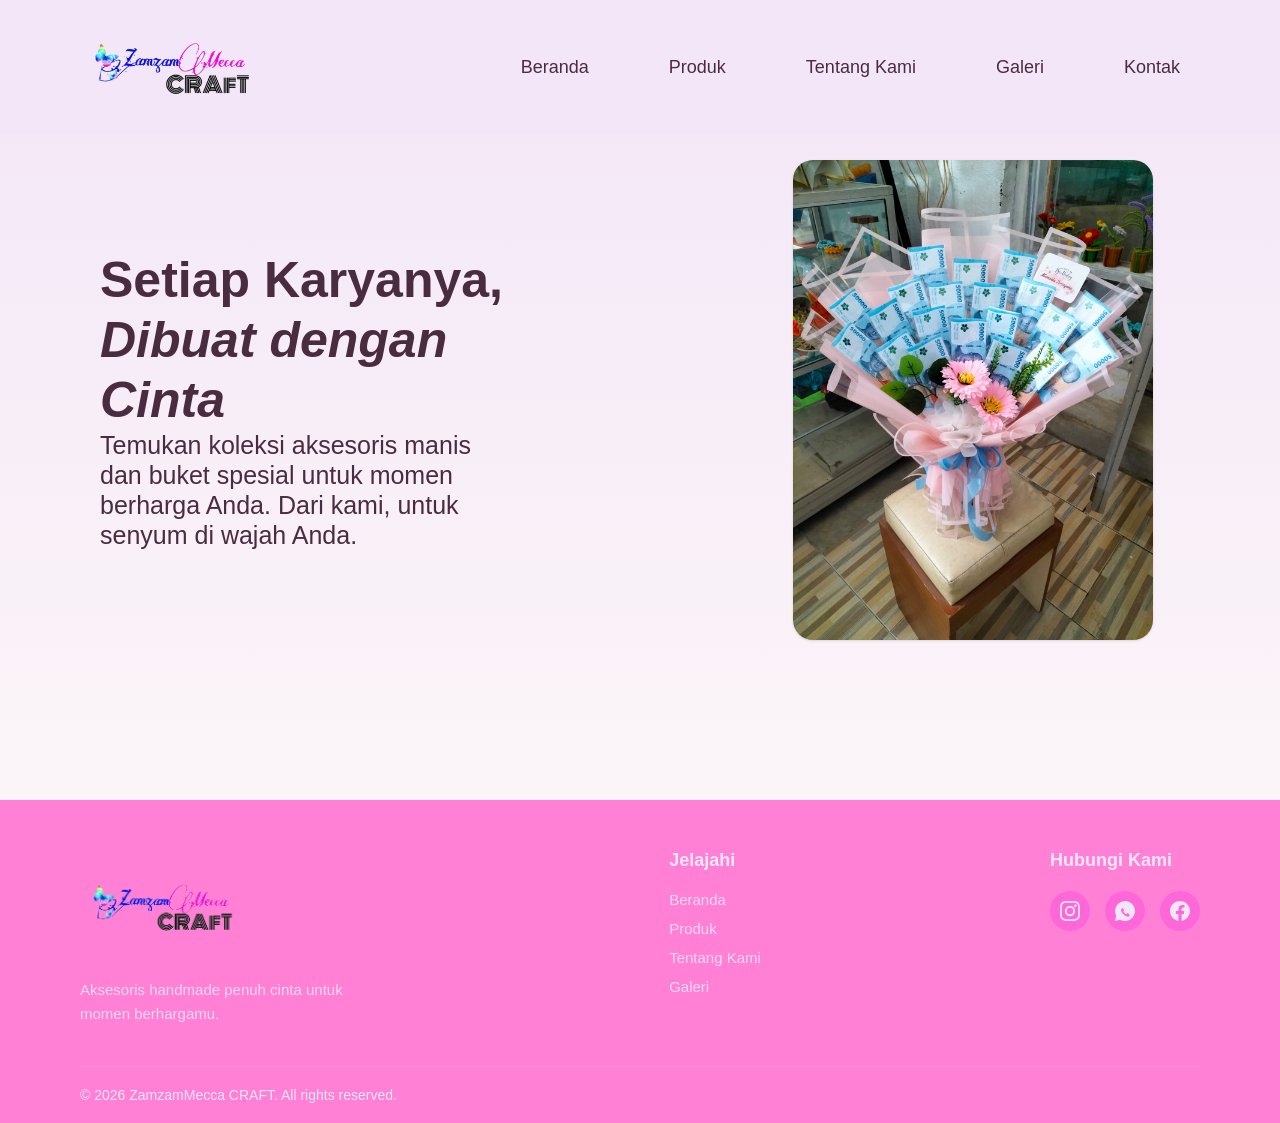
==== index.html @ 980cdd18 "update" ====
<!DOCTYPE html>
<html lang="en">

<head>
    <meta charset="UTF-8">
    <meta name="viewport" content="width=device-width, initial-scale=1.0">
    <link rel="stylesheet" href="css/global.css">
    <link rel="stylesheet" href="css/style.css">
    <title>ZamzamMecca CRAFT</title>
</head>
<body>
    <nav id="nav-container"></nav> <!-- untuk navbar -->
    <header>
        <div class="header-text">
            <h1>Setiap Karyanya,</h1>
            <h1 style="font-style: italic;">Dibuat dengan Cinta</h1>
            <p>
                Temukan koleksi aksesoris manis dan buket spesial untuk momen
                berharga Anda. Dari kami, untuk senyum di wajah Anda.
            </p>
        </div>
        <div class="header-img">
            <img src="public/img/buket1.jpeg" alt="foto">
        </div>
    </header>
    <main>
        <section class="keunggulan">
        
        </section>

        <section class="produk-terlaris">
            
        </section>
    </main>
    <footer id="footer-container"></footer> <!-- untuk footer -->

    <script src="js/main.js"></script>
</body>

</html>
---- css/global.css ----
* {
    margin: 0;
    padding: 0;
    box-sizing: border-box;
    font-family: 'Segoe UI', Tahoma, Geneva, Verdana, sans-serif;
}

body {
    background: linear-gradient(to bottom, #f3e6f8, #fffbf8);
    /* background-color: rgb(255, 240, 249); */
    min-height: 100vh;
    overflow-y: scroll;
}

#nav-container {
    position: fixed;
    width: 100%;
    z-index: 50;
}
---- css/style.css ----
/* index.html */

header {
    display: grid;
    grid-template-columns: repeat(2, minmax(0, 1fr));
    align-items: center; 
    min-height: calc(100vh - 100px); 
    gap: 50px;
}

/* Teks di kiri */
.header-text {
    display: flex;
    flex-direction: column; 
    font-size: 25px;
    font-family: 'Nunito', monospace, sans-serif;
    padding: 100px;
    line-height: 1.2;
    color: #4a2c40;
}

.header-img {
    flex: 1;
    display: flex;
    justify-content: center;
    height: 30rem;
}

/* Styling gambarnya biar nggak kaku */
.header-img img {
    border-radius: 20px; /* Bikin ujungnya tumpul */
    box-shadow: 0 1px 3px 0 rgb(0 0 0 / 0.1), 0 1px 2px -1px rgb(0 0 0 / 0.1);
}
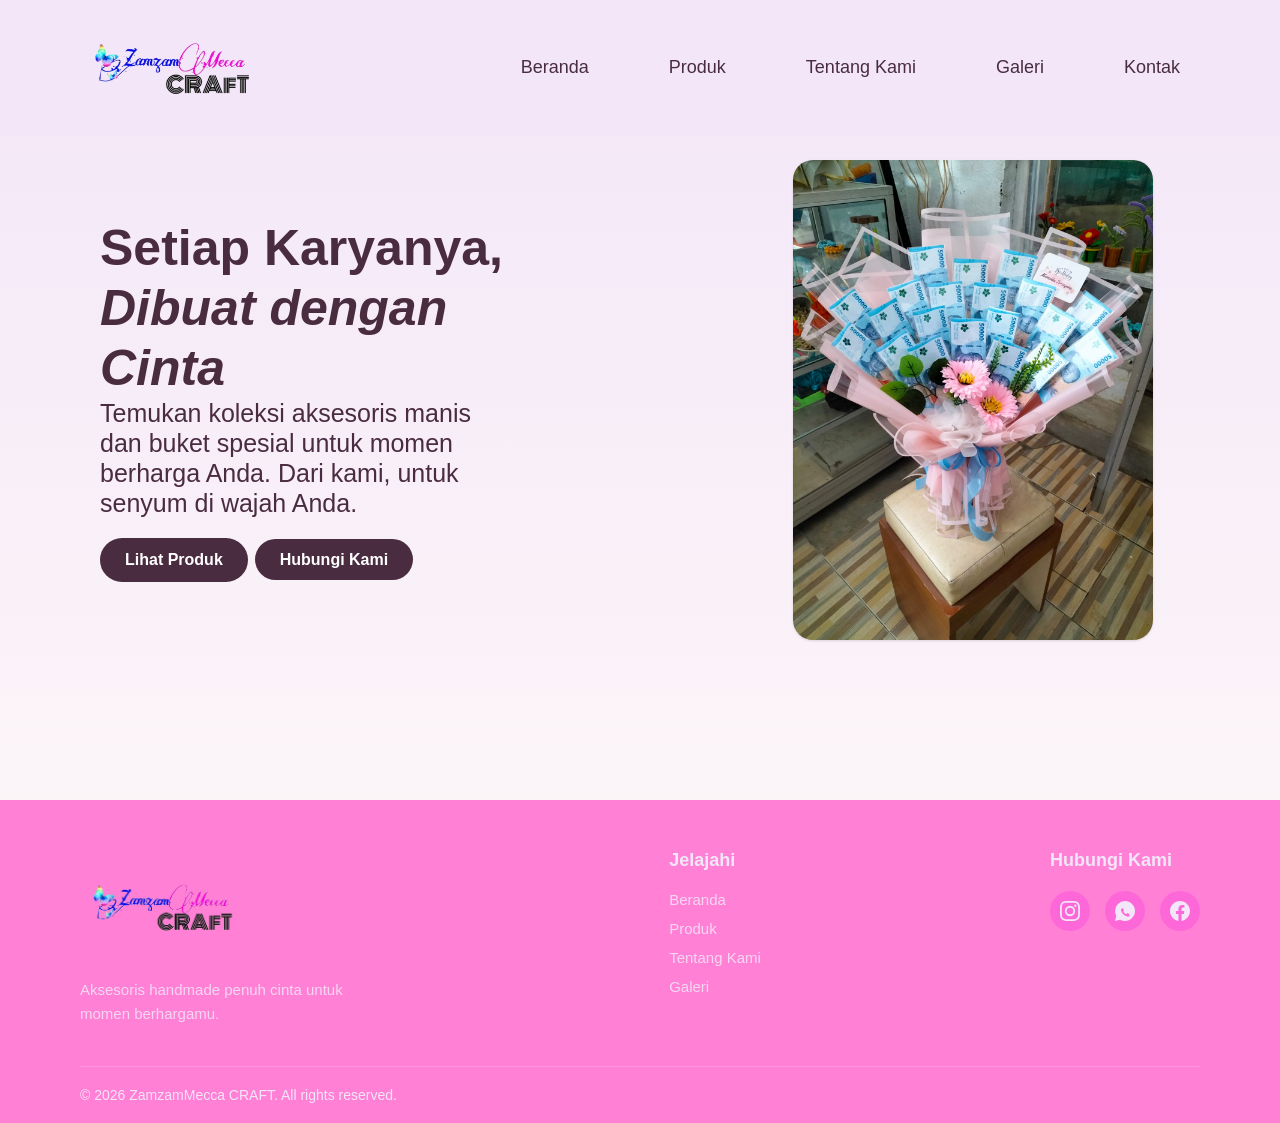
==== commit 2607c945: "nambah tombol lihat produk" ====
--- a/index.html
+++ b/index.html
@@ -18,6 +18,10 @@
                 Temukan koleksi aksesoris manis dan buket spesial untuk momen
                 berharga Anda. Dari kami, untuk senyum di wajah Anda.
             </p>
+            <div>
+            <a href="produk.html" class="header-produk">Lihat Produk</a>
+            <a href="#" class="header-whatsapp">Hubungi Kami</a>
+            </div>
         </div>
         <div class="header-img">
             <img src="public/img/buket1.jpeg" alt="foto">
--- a/css/style.css
+++ b/css/style.css
@@ -26,6 +26,34 @@
     height: 30rem;
 }
 
+.header-produk {
+    display: inline-block;
+    margin-top: 20px;
+    padding: 12px 25px;
+    background-color: #4a2c40;
+    color: white;
+    text-decoration: none;
+    border-radius: 25px;
+    font-size: 16px;
+    font-weight: bold;
+    transition: 0.3s;
+    width: fit-content;
+}
+
+.header-whatsapp {
+    display: inline-block, flex;
+    margin-top: 20px;
+    padding: 12px 25px;
+    background-color: #4a2c40;
+    color: white;
+    text-decoration: none;
+    border-radius: 25px;
+    font-size: 16px;
+    font-weight: bold;
+    transition: 0.3s;
+    width: fit-content;
+}
+
 /* Styling gambarnya biar nggak kaku */
 .header-img img {
     border-radius: 20px; /* Bikin ujungnya tumpul */
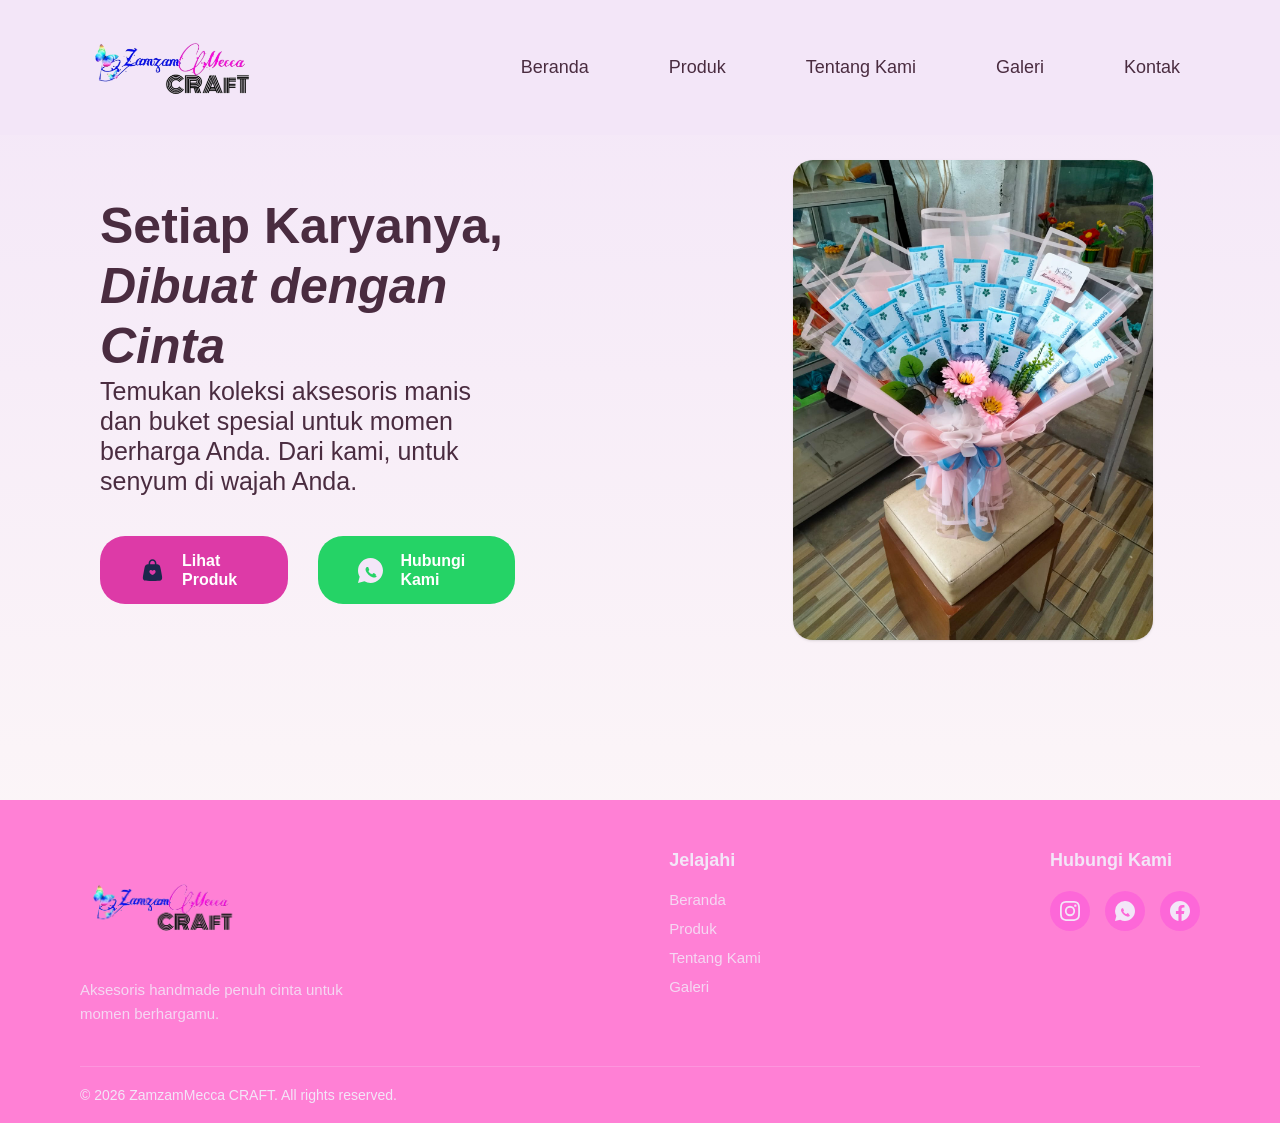
==== commit da0acb87: "percantik lihat produk" ====
--- a/index.html
+++ b/index.html
@@ -8,6 +8,7 @@
     <link rel="stylesheet" href="css/style.css">
     <title>ZamzamMecca CRAFT</title>
 </head>
+
 <body>
     <nav id="nav-container"></nav> <!-- untuk navbar -->
     <header>
@@ -18,9 +19,15 @@
                 Temukan koleksi aksesoris manis dan buket spesial untuk momen
                 berharga Anda. Dari kami, untuk senyum di wajah Anda.
             </p>
-            <div>
-            <a href="produk.html" class="header-produk">Lihat Produk</a>
-            <a href="#" class="header-whatsapp">Hubungi Kami</a>
+            <div class="header-hubungi">
+                <a href="produk.html" class="header-produk">
+                    <img src="public/icons/bag.svg" alt="Produk">
+                    Lihat Produk
+                </a>
+                <a href="#" class="header-whatsapp">
+                    <img src="public/icons/wa.svg" alt="WhatsApp">
+                    <span>Hubungi Kami</span>
+                </a>
             </div>
         </div>
         <div class="header-img">
@@ -29,11 +36,11 @@
     </header>
     <main>
         <section class="keunggulan">
-        
+
         </section>
 
         <section class="produk-terlaris">
-            
+
         </section>
     </main>
     <footer id="footer-container"></footer> <!-- untuk footer -->
--- a/css/style.css
+++ b/css/style.css
@@ -26,11 +26,20 @@
     height: 30rem;
 }
 
+.header-hubungi {
+    display: flex;
+    gap: 30px;
+    padding-top: 20px;
+}
+
 .header-produk {
-    display: inline-block;
+    display: flex;
+    justify-content: center;
+    align-items: center;
+    gap : 1rem;
     margin-top: 20px;
-    padding: 12px 25px;
-    background-color: #4a2c40;
+    padding: 15px 40px;
+    background-color: #dd3aa7;
     color: white;
     text-decoration: none;
     border-radius: 25px;
@@ -40,11 +49,20 @@
     width: fit-content;
 }
 
+.header-produk img {
+    width: 25px;
+    height: 25px;
+    margin-right: 1px;
+}
+
 .header-whatsapp {
-    display: inline-block, flex;
+    display: flex;
+    justify-content: center;
+    align-items: center;
+    gap: 1rem;
     margin-top: 20px;
-    padding: 12px 25px;
-    background-color: #4a2c40;
+    padding: 15px 40px;
+    background-color: #25D366 ;
     color: white;
     text-decoration: none;
     border-radius: 25px;
@@ -54,6 +72,12 @@
     width: fit-content;
 }
 
+.header-whatsapp img {
+    width: 25px;
+    height: 25px;
+    margin-right: 1px;
+}
+
 /* Styling gambarnya biar nggak kaku */
 .header-img img {
     border-radius: 20px; /* Bikin ujungnya tumpul */
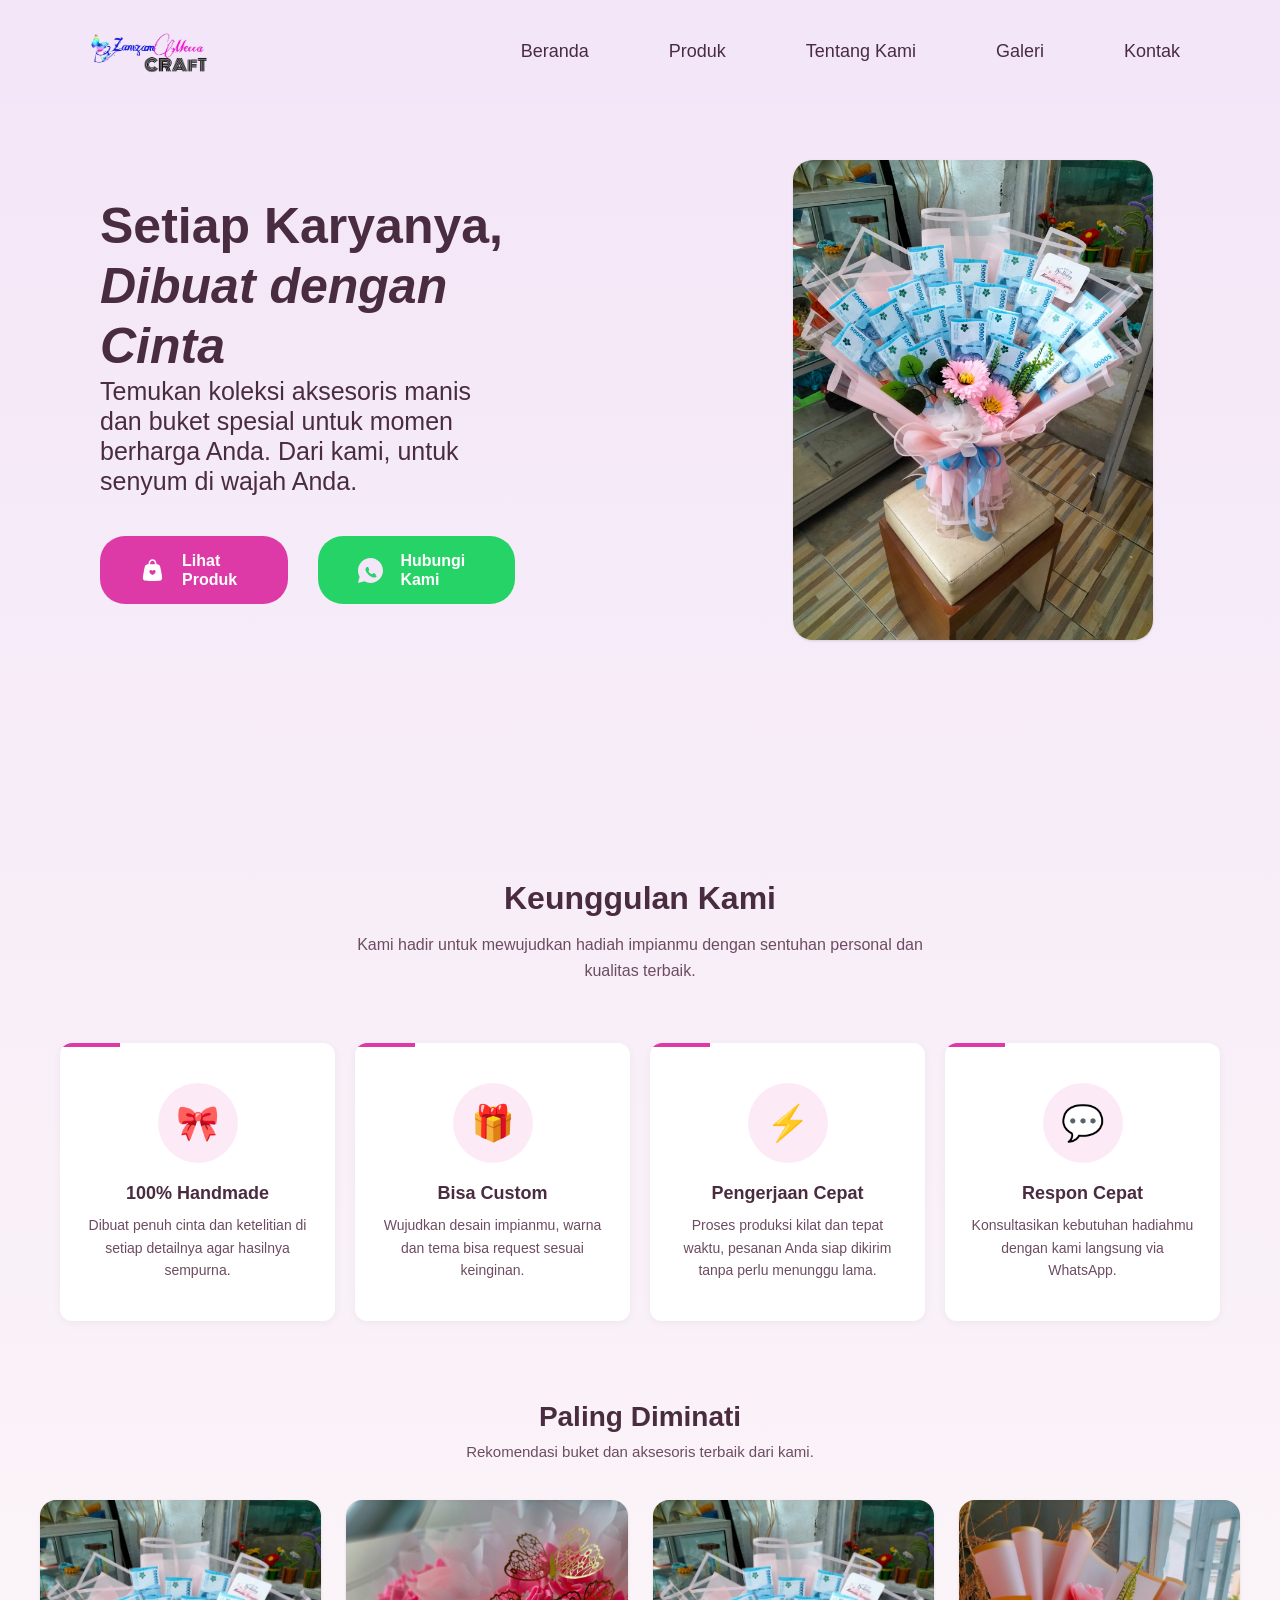
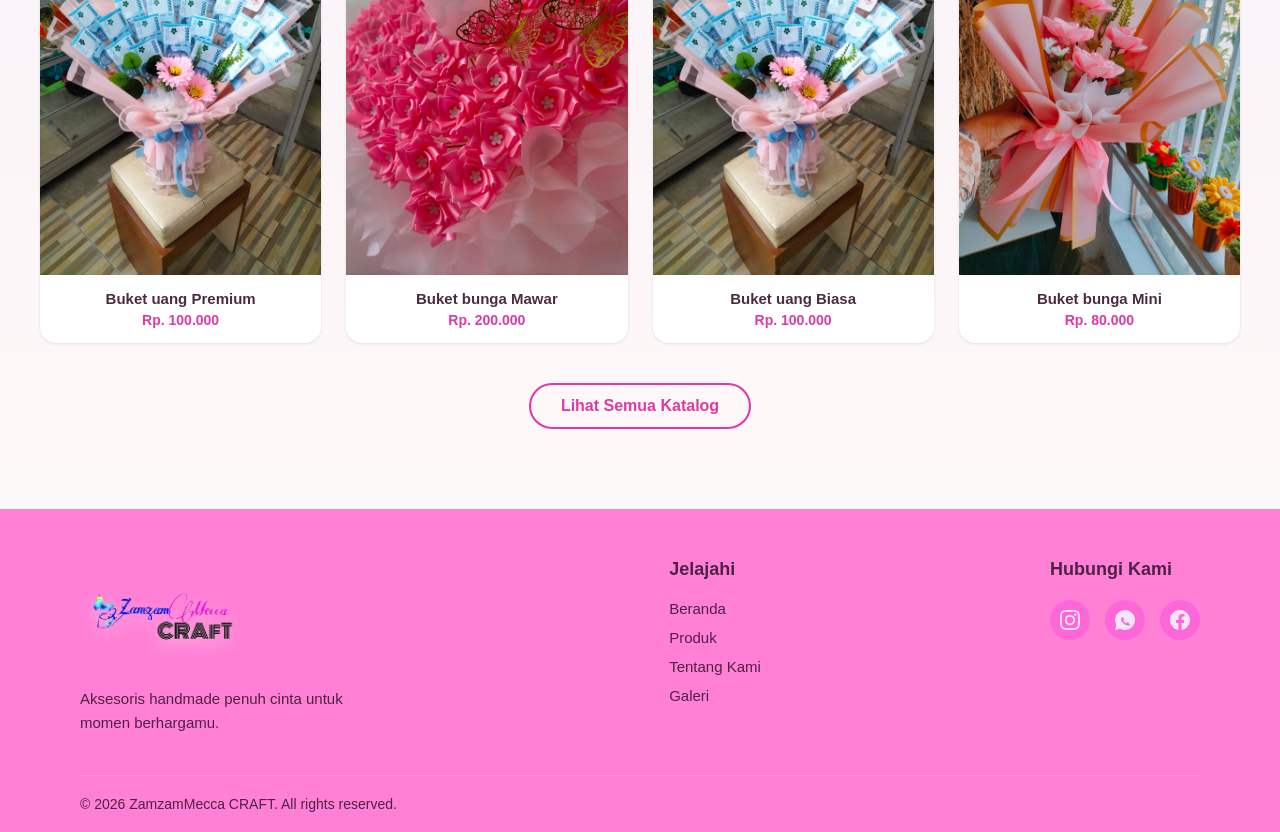
==== commit a55e2358: "update section on main page, add js for display products, ux on product page, and change text color " ====
--- a/index.html
+++ b/index.html
@@ -10,7 +10,8 @@
 </head>
 
 <body>
-    <nav id="nav-container"></nav> <!-- untuk navbar -->
+    <nav id="nav-container"></nav>
+
     <header>
         <div class="header-text">
             <h1>Setiap Karyanya,</h1>
@@ -34,18 +35,87 @@
             <img src="public/img/buket1.jpeg" alt="foto">
         </div>
     </header>
+
     <main>
-        <section class="keunggulan">
+        <!-- Section Keunggulan -->
+        <section class="keunggulan-section">
+            <div class="keunggulan-header">
+                <h2>Keunggulan Kami</h2>
+                <p>Kami hadir untuk mewujudkan hadiah impianmu dengan sentuhan personal dan kualitas terbaik.</p>
+            </div>
 
+            <div class="keunggulan-grid">
+                <div class="keunggulan-card">
+                    <div class="keunggulan-bar"></div>
+                    <div class="keunggulan-icon">🎀</div>
+                    <h3>100% Handmade</h3>
+                    <p>Dibuat penuh cinta dan ketelitian di setiap detailnya agar hasilnya sempurna.</p>
+                </div>
+
+                <div class="keunggulan-card">
+                    <div class="keunggulan-bar"></div>
+                    <div class="keunggulan-icon">🎁</div>
+                    <h3>Bisa Custom</h3>
+                    <p>Wujudkan desain impianmu, warna dan tema bisa request sesuai keinginan.</p>
+                </div>
+
+                <div class="keunggulan-card">
+                    <div class="keunggulan-bar"></div>
+                    <div class="keunggulan-icon">⚡</div>
+                    <h3>Pengerjaan Cepat</h3>
+                    <p>Proses produksi kilat dan tepat waktu, pesanan Anda siap dikirim tanpa perlu menunggu lama.</p>
+                </div>
+
+
+                <div class="keunggulan-card">
+                    <div class="keunggulan-bar"></div>
+                    <div class="keunggulan-icon">💬</div>
+                    <h3>Respon Cepat</h3>
+                    <p>Konsultasikan kebutuhan hadiahmu dengan kami langsung via WhatsApp.</p>
+                </div>
+            </div>
         </section>
 
+        <!-- 2. Section Produk Terlaris -->
         <section class="produk-terlaris">
+            <h2>Paling Diminati</h2>
+            <p>Rekomendasi buket dan aksesoris terbaik dari kami.</p>
 
+            <div id="container-terlaris" class="grid-terlaris">
+                <!-- menampilkan produk -->
+            </div>
+
+            <a href="produk.html" class="btn-lihat-semua">Lihat Semua Katalog</a>
         </section>
     </main>
-    <footer id="footer-container"></footer> <!-- untuk footer -->
 
+    <footer id="footer-container"></footer>
+
+    <script src="js/data.js"></script>
     <script src="js/main.js"></script>
+
+    <script>
+        // memanggil Produk Terlaris di Beranda
+        const tampilTerlaris = document.getElementById('container-terlaris');
+
+        if (typeof dataProdukPrioritas !== 'undefined' && dataProdukPrioritas.length > 0) {
+            dataProdukPrioritas.forEach(produk => {
+                tampilTerlaris.innerHTML += `
+                    <div class="card-terlaris">
+                        <div class="card-img">
+                            <img src="${produk.foto}" alt="${produk.nama}">
+                        </div>
+                        <div class="card-info">
+                            <h3>${produk.nama}</h3>
+                            <p>${produk.harga}</p>
+                        </div>
+                    </div>
+                `;
+            });
+        } else {
+            tampilTerlaris.innerHTML = `<p style="text-align:center; color:#888;">Produk terlaris segera hadir!</p>`;
+        }
+    </script>
 </body>
 
 </html>
--- a/css/style.css
+++ b/css/style.css
@@ -1,17 +1,17 @@
-/* index.html */
-
+/* index.html > style.css */
+/* header style */
 header {
     display: grid;
     grid-template-columns: repeat(2, minmax(0, 1fr));
-    align-items: center; 
-    min-height: calc(100vh - 100px); 
+    align-items: center;
+    min-height: calc(100vh - 100px);
     gap: 50px;
 }
 
 /* Teks di kiri */
 .header-text {
     display: flex;
-    flex-direction: column; 
+    flex-direction: column;
     font-size: 25px;
     font-family: 'Nunito', monospace, sans-serif;
     padding: 100px;
@@ -36,7 +36,7 @@
     display: flex;
     justify-content: center;
     align-items: center;
-    gap : 1rem;
+    gap: 1rem;
     margin-top: 20px;
     padding: 15px 40px;
     background-color: #dd3aa7;
@@ -53,6 +53,8 @@
     width: 25px;
     height: 25px;
     margin-right: 1px;
+    filter: invert(100%) sepia(100%) grayscale(100%) brightness(200%);
+    color: white;
 }
 
 .header-whatsapp {
@@ -62,7 +64,7 @@
     gap: 1rem;
     margin-top: 20px;
     padding: 15px 40px;
-    background-color: #25D366 ;
+    background-color: #25D366;
     color: white;
     text-decoration: none;
     border-radius: 25px;
@@ -78,8 +80,276 @@
     margin-right: 1px;
 }
 
-/* Styling gambarnya biar nggak kaku */
 .header-img img {
-    border-radius: 20px; /* Bikin ujungnya tumpul */
+    border-radius: 20px;
     box-shadow: 0 1px 3px 0 rgb(0 0 0 / 0.1), 0 1px 2px -1px rgb(0 0 0 / 0.1);
+}
+
+/* Main content stye */
+main {
+    padding: 0 20px;
+}
+
+/* 1. Keunggulan */
+.keunggulan-section {
+    padding: 80px 20px;
+    max-width: 1200px;
+    margin: 0 auto;
+}
+
+.keunggulan-header {
+    text-align: center;
+    margin-bottom: 60px;
+}
+
+.keunggulan-header h2 {
+    font-size: 32px;
+    color: #4a2c40;
+    margin-bottom: 15px;
+}
+
+.keunggulan-header p {
+    font-size: 16px;
+    color: #6d4c62;
+    max-width: 600px;
+    margin: 0 auto;
+    line-height: 1.6;
+}
+
+.keunggulan-grid {
+    display: grid;
+    grid-template-columns: repeat(4, 1fr);
+    gap: 20px;
+}
+
+.keunggulan-card {
+    position: relative;
+    background-color: white;
+    padding: 40px 25px;
+    border-radius: 12px;
+    text-align: center;
+    overflow: hidden;
+    box-shadow: 0 2px 10px rgba(0,0,0,0.05);
+    transition: all 0.4s ease;
+}
+
+/* Garis atas yang memanjang saat hover */
+.keunggulan-bar {
+    position: absolute;
+    top: 0;
+    left: 0;
+    width: 60px; /* Panjang awal */
+    height: 4px;
+    background-color: #dd3aa7;
+    transition: all 0.4s ease;
+}
+
+.keunggulan-icon {
+    font-size: 35px;
+    margin-bottom: 20px;
+    background-color: rgba(221, 58, 167, 0.1); 
+    width: 80px;
+    height: 80px;
+    border-radius: 50%;
+    display: flex;
+    align-items: center;
+    justify-content: center;
+    margin-left: auto;
+    margin-right: auto;
+    transition: all 0.4s ease;
+}
+
+.keunggulan-card h3 {
+    font-size: 18px;
+    color: #4a2c40;
+    margin-bottom: 10px;
+    transition: color 0.4s ease;
+}
+
+.keunggulan-card p {
+    font-size: 14px;
+    color: #6d4c62;
+    line-height: 1.6;
+    transition: color 0.4s ease;
+}
+
+.keunggulan-card:hover {
+    background-color: #dd3aa7; 
+    transform: translateY(-8px);
+    box-shadow: 0 10px 25px rgba(221, 58, 167, 0.3);
+}
+
+.keunggulan-card:hover .keunggulan-bar {
+    width: 100%; /* Garis atas memanjang penuh */
+    background-color: white;
+}
+
+.keunggulan-card:hover .keunggulan-icon {
+    background-color: white;
+    transform: scale(1.1);
+}
+
+.keunggulan-card:hover h3 {
+    color: white;
+}
+
+.keunggulan-card:hover p {
+    color: rgba(255, 255, 255, 0.9); 
+}
+
+/* 2. Produk Terlaris */
+.produk-terlaris {
+    text-align: center;
+    max-width: 1200px;
+    margin: 0 auto 80px auto;
+}
+
+.produk-terlaris h2 {
+    font-size: 28px;
+    color: #4a2c40;
+    margin-bottom: 10px;
+}
+
+.produk-terlaris>p {
+    font-size: 15px;
+    color: #6d4c62;
+    margin-bottom: 40px;
+}
+
+.grid-terlaris {
+    display: grid;
+    grid-template-columns: repeat(4, 1fr);
+    gap: 25px;
+    margin-bottom: 40px;
+}
+
+.card-terlaris {
+    background-color: white;
+    border-radius: 16px;
+    text-align: center;
+    box-shadow: 0 1px 3px 0 rgb(0 0 0 / 0.1);
+    transition: transform 0.2s ease;
+}
+
+.card-terlaris:hover {
+    transform: translateY(-5px);
+}
+
+.card-terlaris .card-img {
+    aspect-ratio: 3/4;
+    overflow: hidden;
+    border-radius: 16px 16px 0 0;
+}
+
+.card-terlaris .card-img img {
+    width: 100%;
+    height: 100%;
+    object-fit: cover;
+}
+
+.card-terlaris .card-info {
+    padding: 15px 10px;
+}
+
+.card-terlaris .card-info h3 {
+    font-size: 15px;
+    color: #4a2c40;
+    margin-bottom: 5px;
+}
+
+.card-terlaris .card-info p {
+    font-size: 14px;
+    font-weight: bold;
+    color: #dd3aa7;
+}
+
+.btn-lihat-semua {
+    display: inline-block;
+    padding: 12px 30px;
+    border: 2px solid #dd3aa7;
+    color: #dd3aa7;
+    text-decoration: none;
+    border-radius: 25px;
+    font-weight: bold;
+    transition: 0.3s;
+}
+
+.btn-lihat-semua:hover {
+    background-color: #dd3aa7;
+    color: white;
+}
+
+/* Responsive Mobile */
+@media (max-width: 768px) {
+    header {
+        display: flex;
+        flex-direction: column;
+        text-align: center;
+        min-height: auto;
+        padding: 120px 20px 50px 20px;
+        gap: 30px;
+    }
+
+    .header-text {
+        padding: 0;
+        font-size: 20px;
+        order: 2;
+    }
+
+    .header-img {
+        order: 1;
+        height: auto;
+        max-width: 100%;
+    }
+
+    .header-img img {
+        width: 100%;
+        max-width: 300px;
+        height: auto;
+    }
+
+    .header-hubungi {
+        flex-direction: column;
+        gap: 15px;
+        align-items: center;
+    }
+
+    .header-produk,
+    .header-whatsapp {
+        width: 100%;
+        max-width: 250px;
+        justify-content: center;
+    }
+
+    .keunggulan-grid {
+        grid-template-columns: repeat(1, 1fr);
+        gap: 15px;
+    }
+
+    .keunggulan-section {
+        padding: 50px 15px;
+    }
+
+    .keunggulan-header h2 {
+        font-size: 24px;
+    }
+
+    .keunggulan-card {
+        padding: 30px 15px;
+    }
+
+    .keunggulan-icon {
+        width: 60px;
+        height: 60px;
+        font-size: 30px;
+    }
+
+    .produk-terlaris h2 {
+        font-size: 22px;
+    }
+
+    .grid-terlaris {
+        grid-template-columns: repeat(2, 1fr);
+        gap: 15px;
+    }
 }
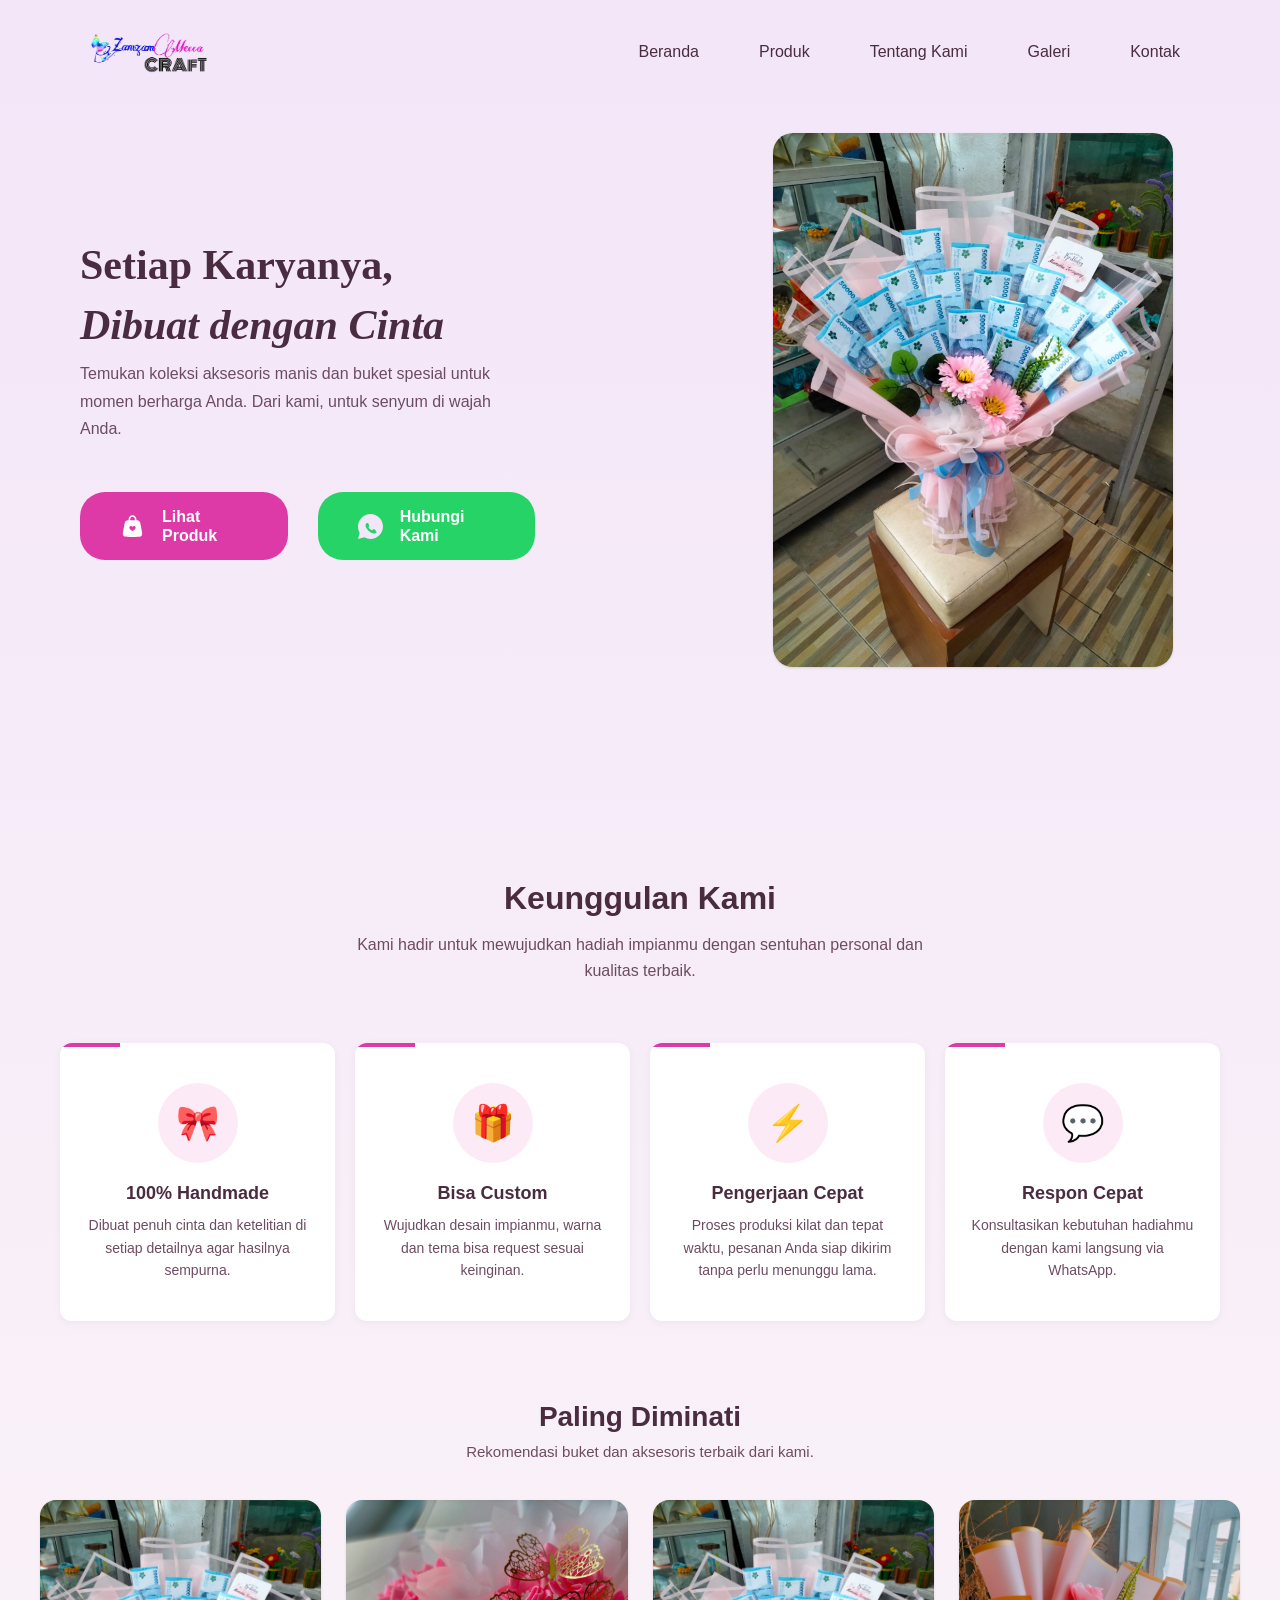
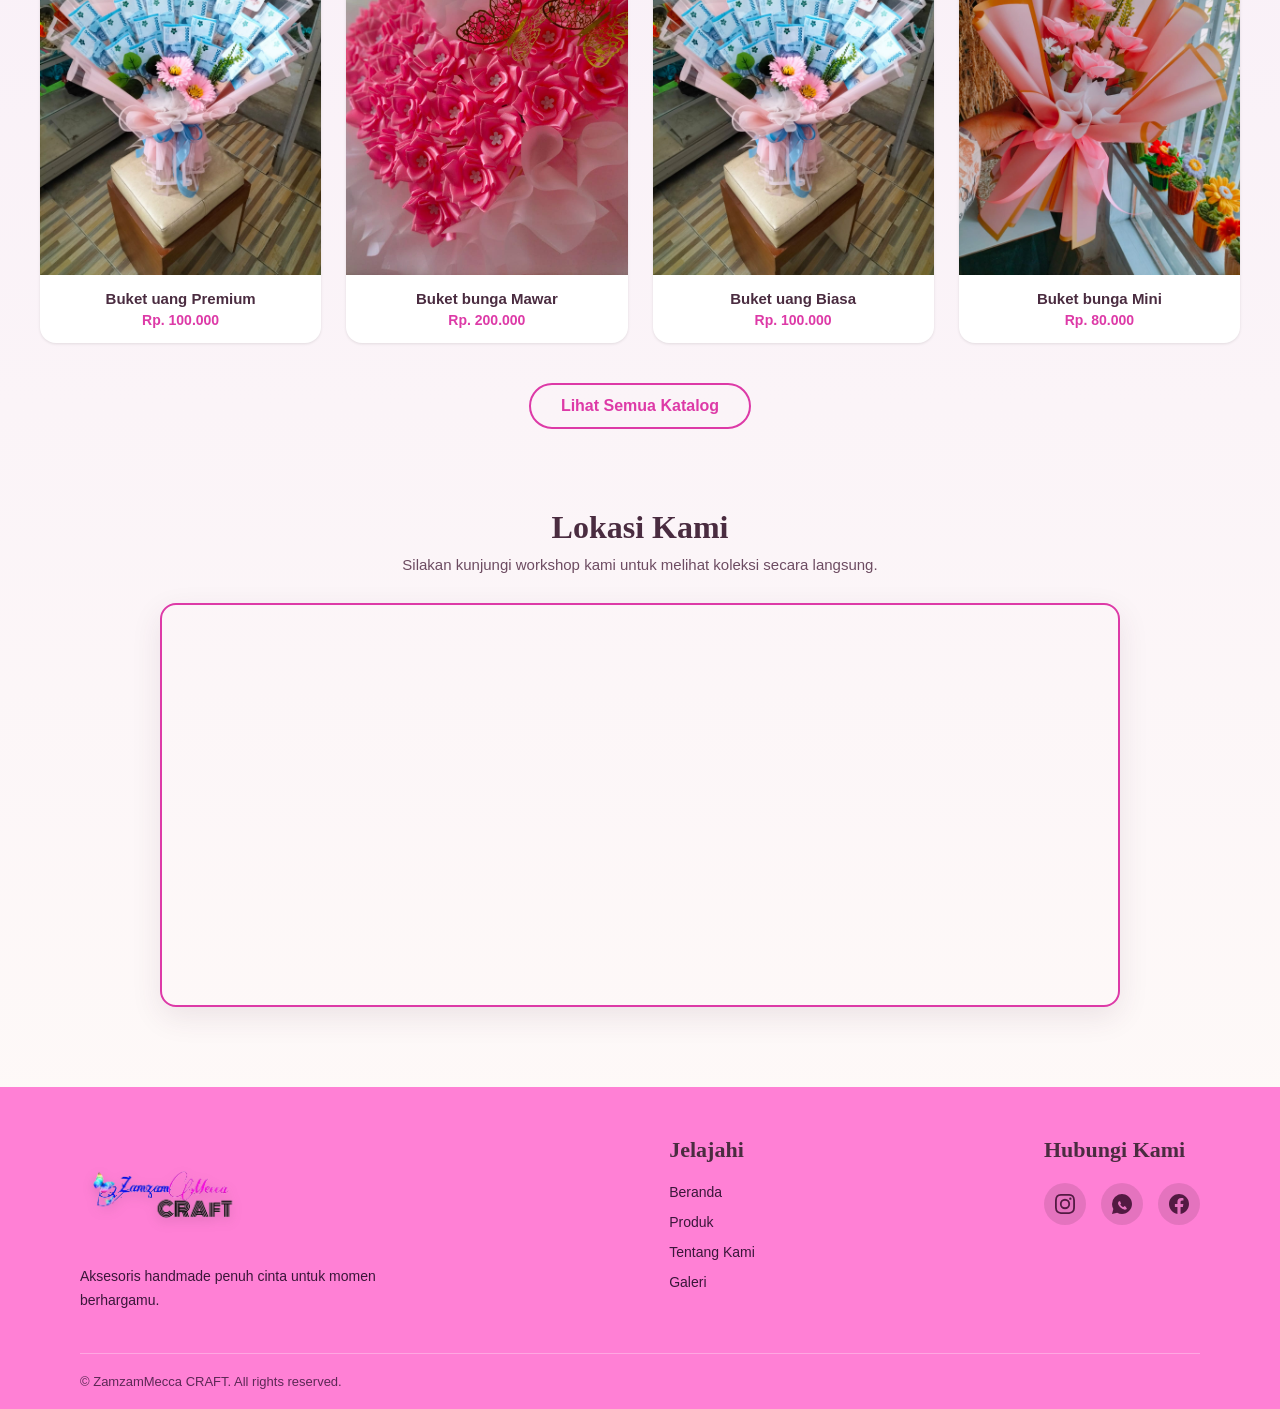
==== commit 292cce63: "new pages (tentang, galeri, and kontak) and minor css update" ====
--- a/index.html
+++ b/index.html
@@ -87,6 +87,21 @@
 
             <a href="produk.html" class="btn-lihat-semua">Lihat Semua Katalog</a>
         </section>
+
+        <!-- 3. Section Lokasi -->
+        <section class="lokasi-section">
+            <h2>Lokasi Kami</h2>
+            <p>Silakan kunjungi workshop kami untuk melihat koleksi secara langsung.</p>
+            <div class="map-container">
+                <iframe
+                    src="https://www.google.com/maps/embed?pb=!1m18!1m12!1m3!1d3981.4834559241795!2d98.66033171108732!3d3.7041278962542865!2m3!1f0!2f0!3f0!3m2!1i1024!2i768!4f13.1!3m3!1m2!1s0x3036cd544d1747a1%3A0x2d95a81ca0833c44!2sZamzamMecca%20CRAFT%20dan%20Buket!5e0!3m2!1sid!2sid!4v1778842413835!5m2!1sid!2sid"
+                    style="border:0; border-radius: 20px;" 
+                    allowfullscreen="" 
+                    loading="lazy"
+                    referrerpolicy="no-referrer-when-downgrade">
+                </iframe>
+            </div>
+        </section>
     </main>
 
     <footer id="footer-container"></footer>
--- a/css/style.css
+++ b/css/style.css
@@ -1,4 +1,5 @@
 /* index.html > style.css */
+/* header style */
 /* header style */
 header {
     display: grid;
@@ -12,18 +13,39 @@
 .header-text {
     display: flex;
     flex-direction: column;
-    font-size: 25px;
-    font-family: 'Nunito', monospace, sans-serif;
-    padding: 100px;
+    padding: 50px 80px; 
     line-height: 1.2;
     color: #4a2c40;
 }
 
+.header-text h1 {
+    font-family: 'Playfair Display', serif;
+    font-size: 42px;
+    font-weight: 700;
+    margin-bottom: 10px;
+}
+
+.header-text p {
+    font-family: 'Poppins', sans-serif;
+    font-size: 16px;
+    line-height: 1.7;
+    color: #6d4c62;
+    margin-bottom: 10px;
+}
+
 .header-img {
-    flex: 1;
     display: flex;
     justify-content: center;
+    align-items: center;
     height: 30rem;
+}
+
+.header-img img {
+    width: 100%;
+    max-width: 400px;
+    height: auto;
+    border-radius: 20px;
+    box-shadow: 0 1px 3px 0 rgb(0 0 0 / 0.1), 0 1px 2px -1px rgb(0 0 0 / 0.1);
 }
 
 .header-hubungi {
@@ -279,6 +301,41 @@
     color: white;
 }
 
+/* 3. Lokasi Maps */
+.lokasi-section {
+    text-align: center;
+    max-width: 1000px;
+    margin: 0 auto 80px auto;
+    padding: 0 20px;
+}
+
+.lokasi-section h2 {
+    font-family: 'Playfair Display', serif;
+    font-size: 32px;
+    color: #4a2c40;
+    margin-bottom: 10px;
+}
+
+.lokasi-section p {
+    font-family: 'Poppins', sans-serif;
+    font-size: 15px;
+    color: #6d4c62;
+    margin-bottom: 30px;
+}
+
+.map-container {
+    box-shadow: 0 10px 30px rgba(74, 44, 64, 0.1);
+    border: 2px solid #dd3aa7;
+    border-radius: 16px;
+    overflow: hidden;
+}
+
+.map-container iframe {
+    width: 100%;
+    height: 400px;    
+    display: block;   
+}
+
 /* Responsive Mobile */
 @media (max-width: 768px) {
     header {
@@ -287,7 +344,7 @@
         text-align: center;
         min-height: auto;
         padding: 120px 20px 50px 20px;
-        gap: 30px;
+        gap: 70px;
     }
 
     .header-text {
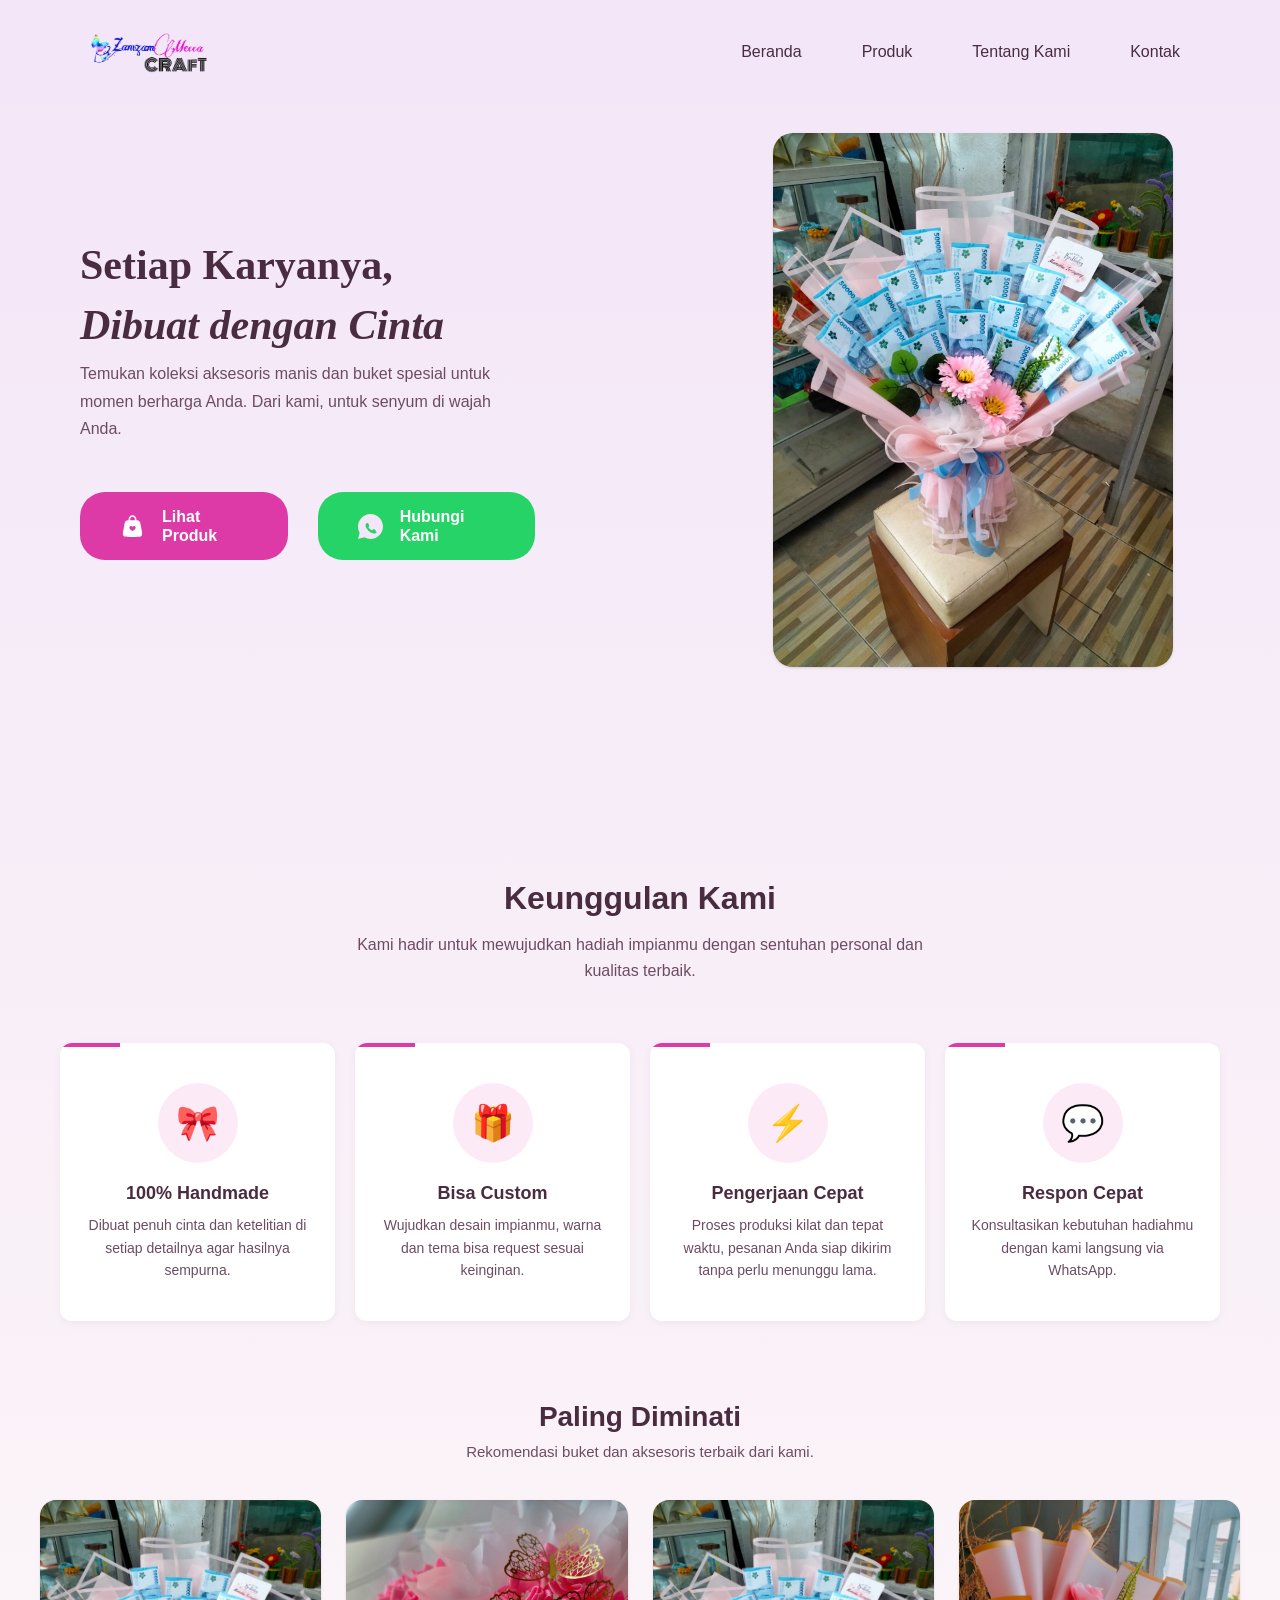
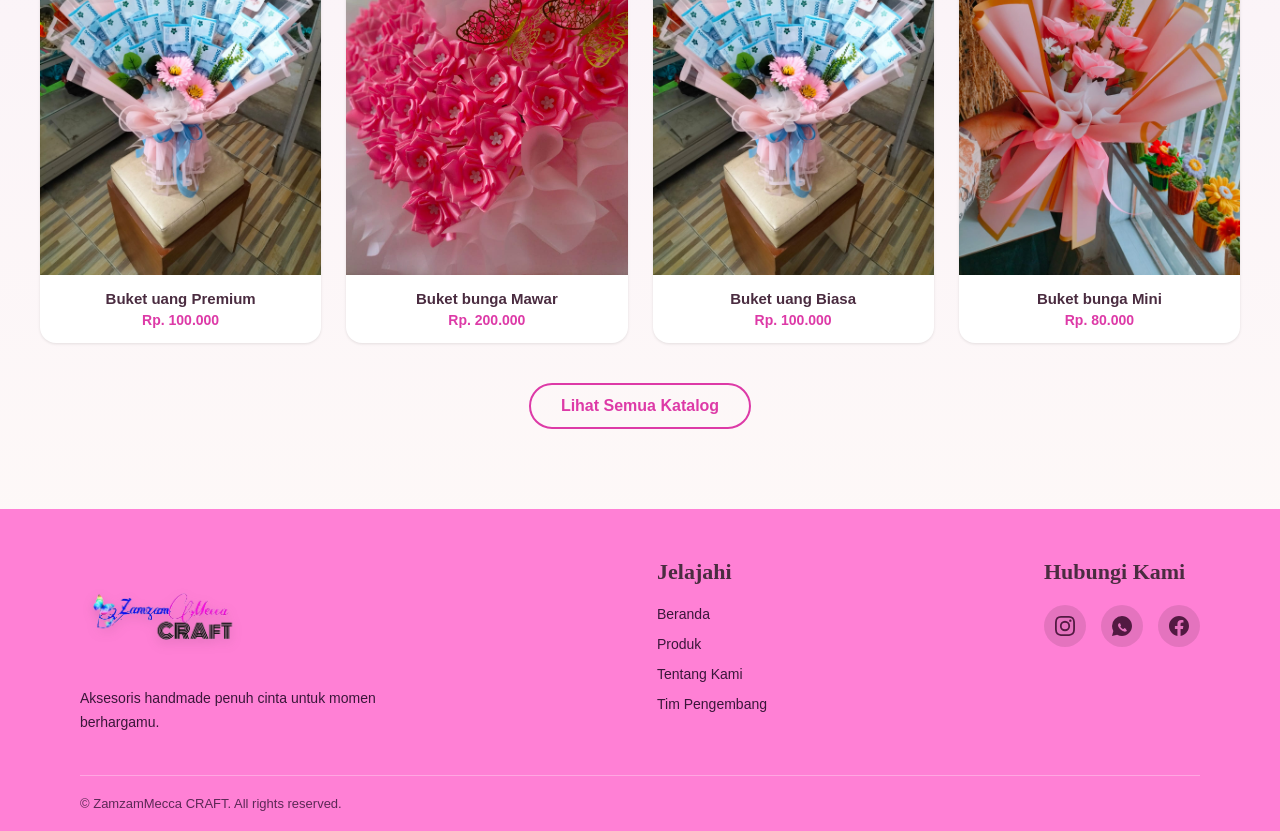
==== commit f1014fe5: "change galeri.html to tim.html and update kontak.htm" ====
--- a/index.html
+++ b/index.html
@@ -25,7 +25,7 @@
                     <img src="public/icons/bag.svg" alt="Produk">
                     Lihat Produk
                 </a>
-                <a href="#" class="header-whatsapp">
+                <a href="https://wa.me/6285262526261" class="header-whatsapp" target="_blank" rel="noopener noreferrer">
                     <img src="public/icons/wa.svg" alt="WhatsApp">
                     <span>Hubungi Kami</span>
                 </a>
@@ -87,21 +87,6 @@
 
             <a href="produk.html" class="btn-lihat-semua">Lihat Semua Katalog</a>
         </section>
-
-        <!-- 3. Section Lokasi -->
-        <section class="lokasi-section">
-            <h2>Lokasi Kami</h2>
-            <p>Silakan kunjungi workshop kami untuk melihat koleksi secara langsung.</p>
-            <div class="map-container">
-                <iframe
-                    src="https://www.google.com/maps/embed?pb=!1m18!1m12!1m3!1d3981.4834559241795!2d98.66033171108732!3d3.7041278962542865!2m3!1f0!2f0!3f0!3m2!1i1024!2i768!4f13.1!3m3!1m2!1s0x3036cd544d1747a1%3A0x2d95a81ca0833c44!2sZamzamMecca%20CRAFT%20dan%20Buket!5e0!3m2!1sid!2sid!4v1778842413835!5m2!1sid!2sid"
-                    style="border:0; border-radius: 20px;" 
-                    allowfullscreen="" 
-                    loading="lazy"
-                    referrerpolicy="no-referrer-when-downgrade">
-                </iframe>
-            </div>
-        </section>
     </main>
 
     <footer id="footer-container"></footer>
--- a/css/style.css
+++ b/css/style.css
@@ -301,41 +301,6 @@
     color: white;
 }
 
-/* 3. Lokasi Maps */
-.lokasi-section {
-    text-align: center;
-    max-width: 1000px;
-    margin: 0 auto 80px auto;
-    padding: 0 20px;
-}
-
-.lokasi-section h2 {
-    font-family: 'Playfair Display', serif;
-    font-size: 32px;
-    color: #4a2c40;
-    margin-bottom: 10px;
-}
-
-.lokasi-section p {
-    font-family: 'Poppins', sans-serif;
-    font-size: 15px;
-    color: #6d4c62;
-    margin-bottom: 30px;
-}
-
-.map-container {
-    box-shadow: 0 10px 30px rgba(74, 44, 64, 0.1);
-    border: 2px solid #dd3aa7;
-    border-radius: 16px;
-    overflow: hidden;
-}
-
-.map-container iframe {
-    width: 100%;
-    height: 400px;    
-    display: block;   
-}
-
 /* Responsive Mobile */
 @media (max-width: 768px) {
     header {
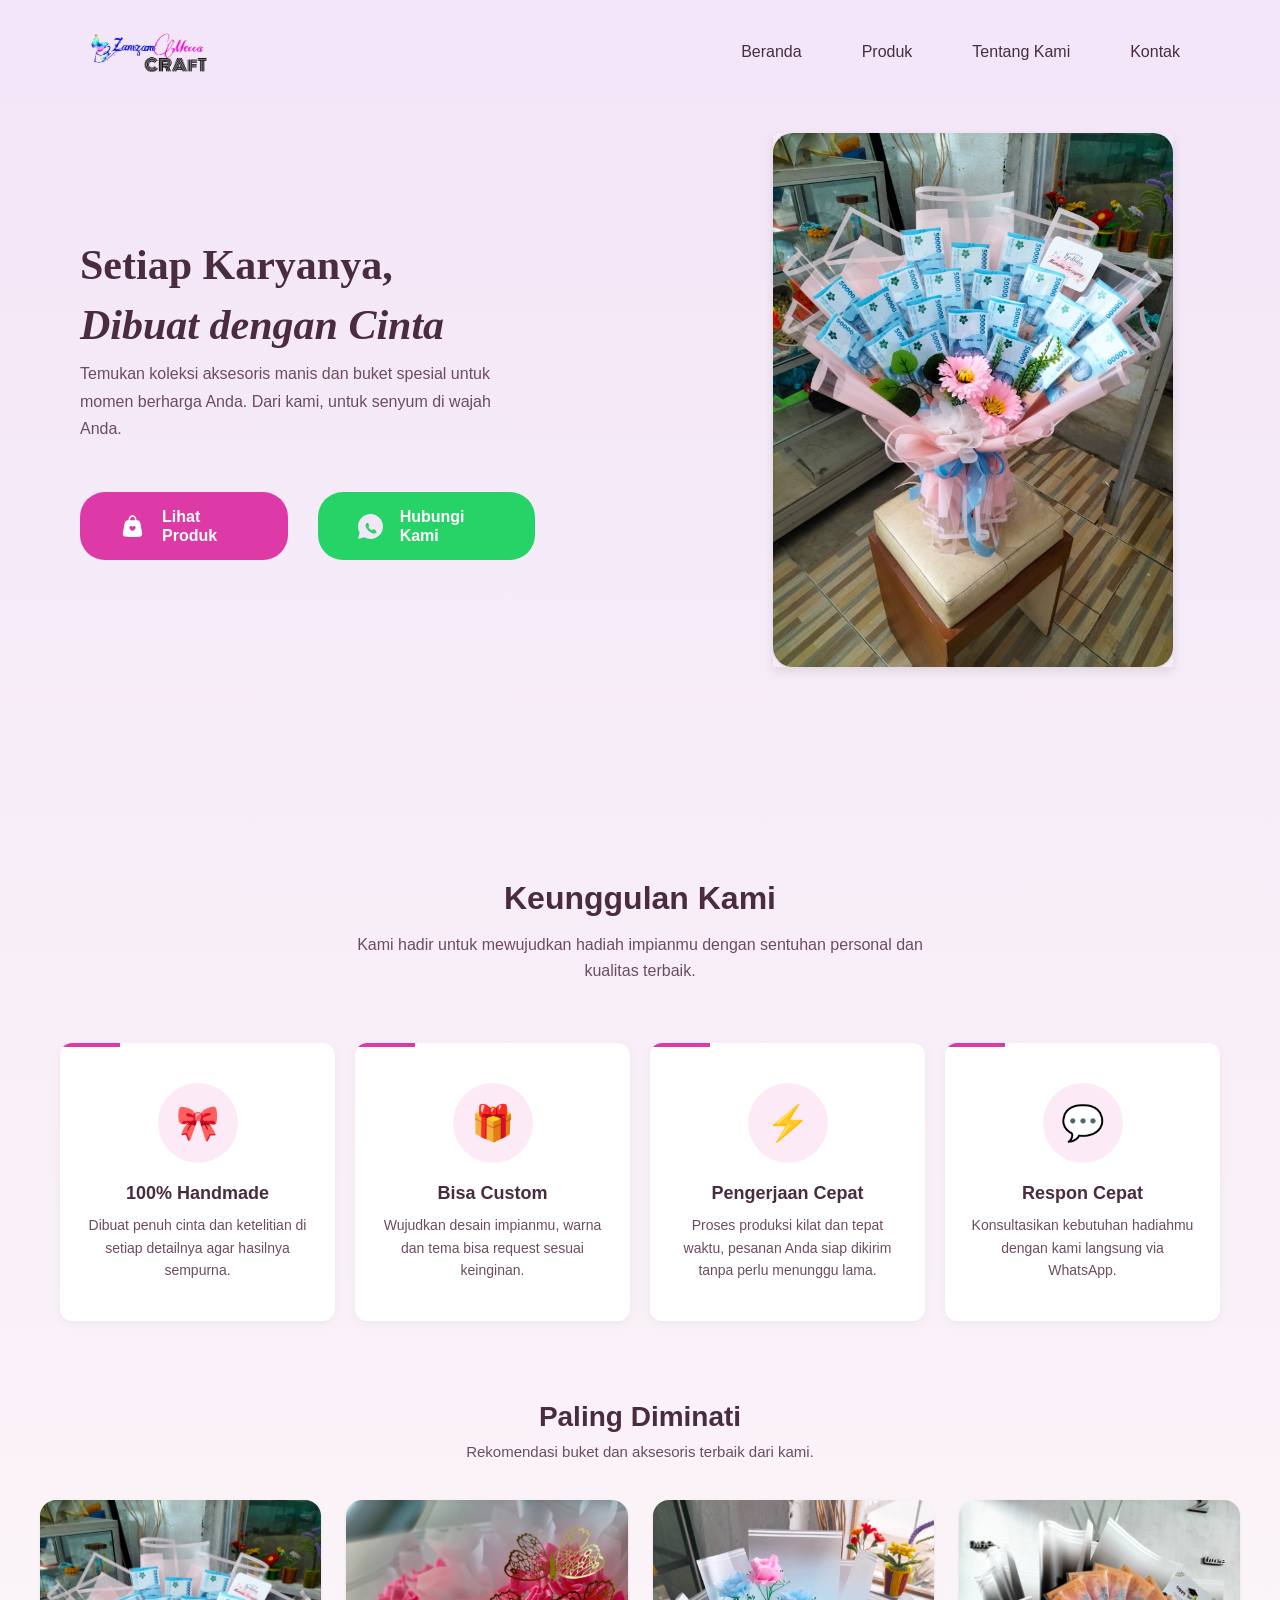
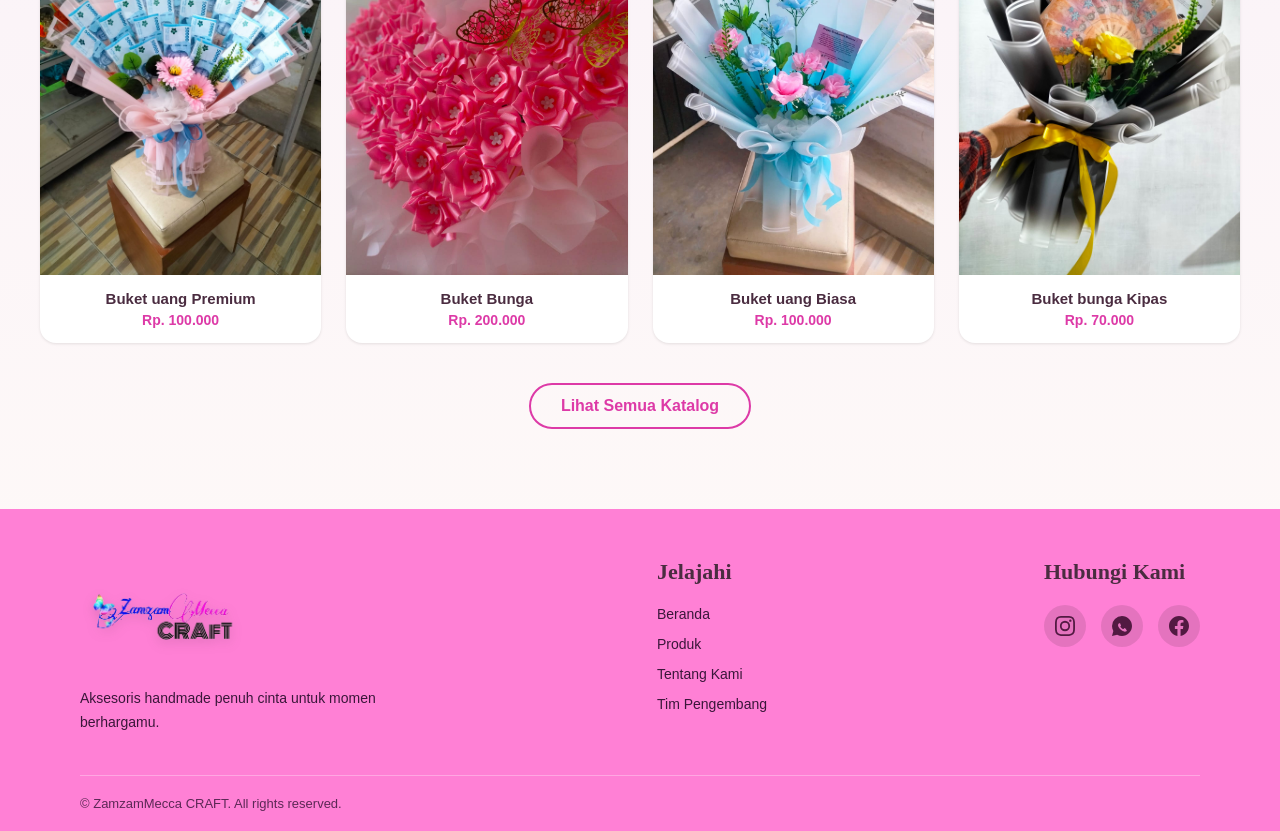
==== commit 4a9b5299: "finishing produk.html, and other minor" ====
--- a/index.html
+++ b/index.html
@@ -31,9 +31,21 @@
                 </a>
             </div>
         </div>
-        <div class="header-img">
-            <img src="public/img/buket1.jpeg" alt="foto">
+    <div class="header-img">
+    <div class="slider-container"> 
+        <div class="slider-wrapper">
+            <div class="slide">
+                <img src="public/img/buket1.jpeg" alt="Karya 1">
+            </div>
+            <div class="slide">
+                <img src="public/img/buket2.jpeg" alt="Karya 2"> 
+            </div>
+            <div class="slide">
+                <img src="public/img/buket6.jpeg" alt="Karya 3">
+            </div>
         </div>
+    </div>
+</div>
     </header>
 
     <main>
@@ -115,6 +127,29 @@
         } else {
             tampilTerlaris.innerHTML = `<p style="text-align:center; color:#888;">Produk terlaris segera hadir!</p>`;
         }
+
+        // Auto Slide Header (Efek Geser)
+    const wrapper = document.querySelector('.slider-wrapper');
+    const slides = document.querySelectorAll('.slide');
+    let index = 0;
+
+    function nextSlide() {
+        if (!wrapper || slides.length === 0) return;
+
+        index++;
+
+        // Jika sudah di akhir, kembali ke awal
+        if (index >= slides.length) {
+            index = 0;
+        }
+
+        // Geser wrapper berdasarkan indeks (min-width: 100%)
+        const percentageToSlide = -index * 100;
+        wrapper.style.transform = `translateX(${percentageToSlide}%)`;
+    }
+
+    // Ganti gambar setiap 2.5 detik
+    setInterval(nextSlide, 2500);
     </script>
 </body>
 
--- a/css/style.css
+++ b/css/style.css
@@ -37,15 +37,36 @@
     display: flex;
     justify-content: center;
     align-items: center;
-    height: 30rem;
-}
-
-.header-img img {
-    width: 100%;
-    max-width: 400px;
-    height: auto;
+    width: 100%;
     border-radius: 20px;
-    box-shadow: 0 1px 3px 0 rgb(0 0 0 / 0.1), 0 1px 2px -1px rgb(0 0 0 / 0.1);
+}
+
+.slider-container {
+    width: 100%;
+    max-width: 400px; 
+    aspect-ratio: 3 / 4;
+    overflow: hidden; 
+    box-shadow: 0 4px 10px rgba(0, 0, 0, 0.1);
+    position: relative;
+    border-radius: 0px;
+}
+
+.slider-wrapper {
+    display: flex;
+    width: 100%;
+    height: 100%;
+    transition: transform 0.8s ease-in-out;
+}
+
+.slide {
+    min-width: 100%;
+    height: 100%;
+}
+
+.slide img {
+    width: 100%;
+    height: 100%;
+    object-fit: cover;
 }
 
 .header-hubungi {
@@ -319,15 +340,13 @@
     }
 
     .header-img {
-        order: 1;
-        height: auto;
-        max-width: 100%;
-    }
-
-    .header-img img {
+        order: 1; /* Posisi foto di atas teks */
         width: 100%;
-        max-width: 300px;
-        height: auto;
+    }
+
+    .slider-container {
+        max-width: 280px; /* Mengecilkan bingkai foto sedikit agar pas di layar HP */
+        /* aspect-ratio 3/4 akan otomatis mengikuti */
     }
 
     .header-hubungi {
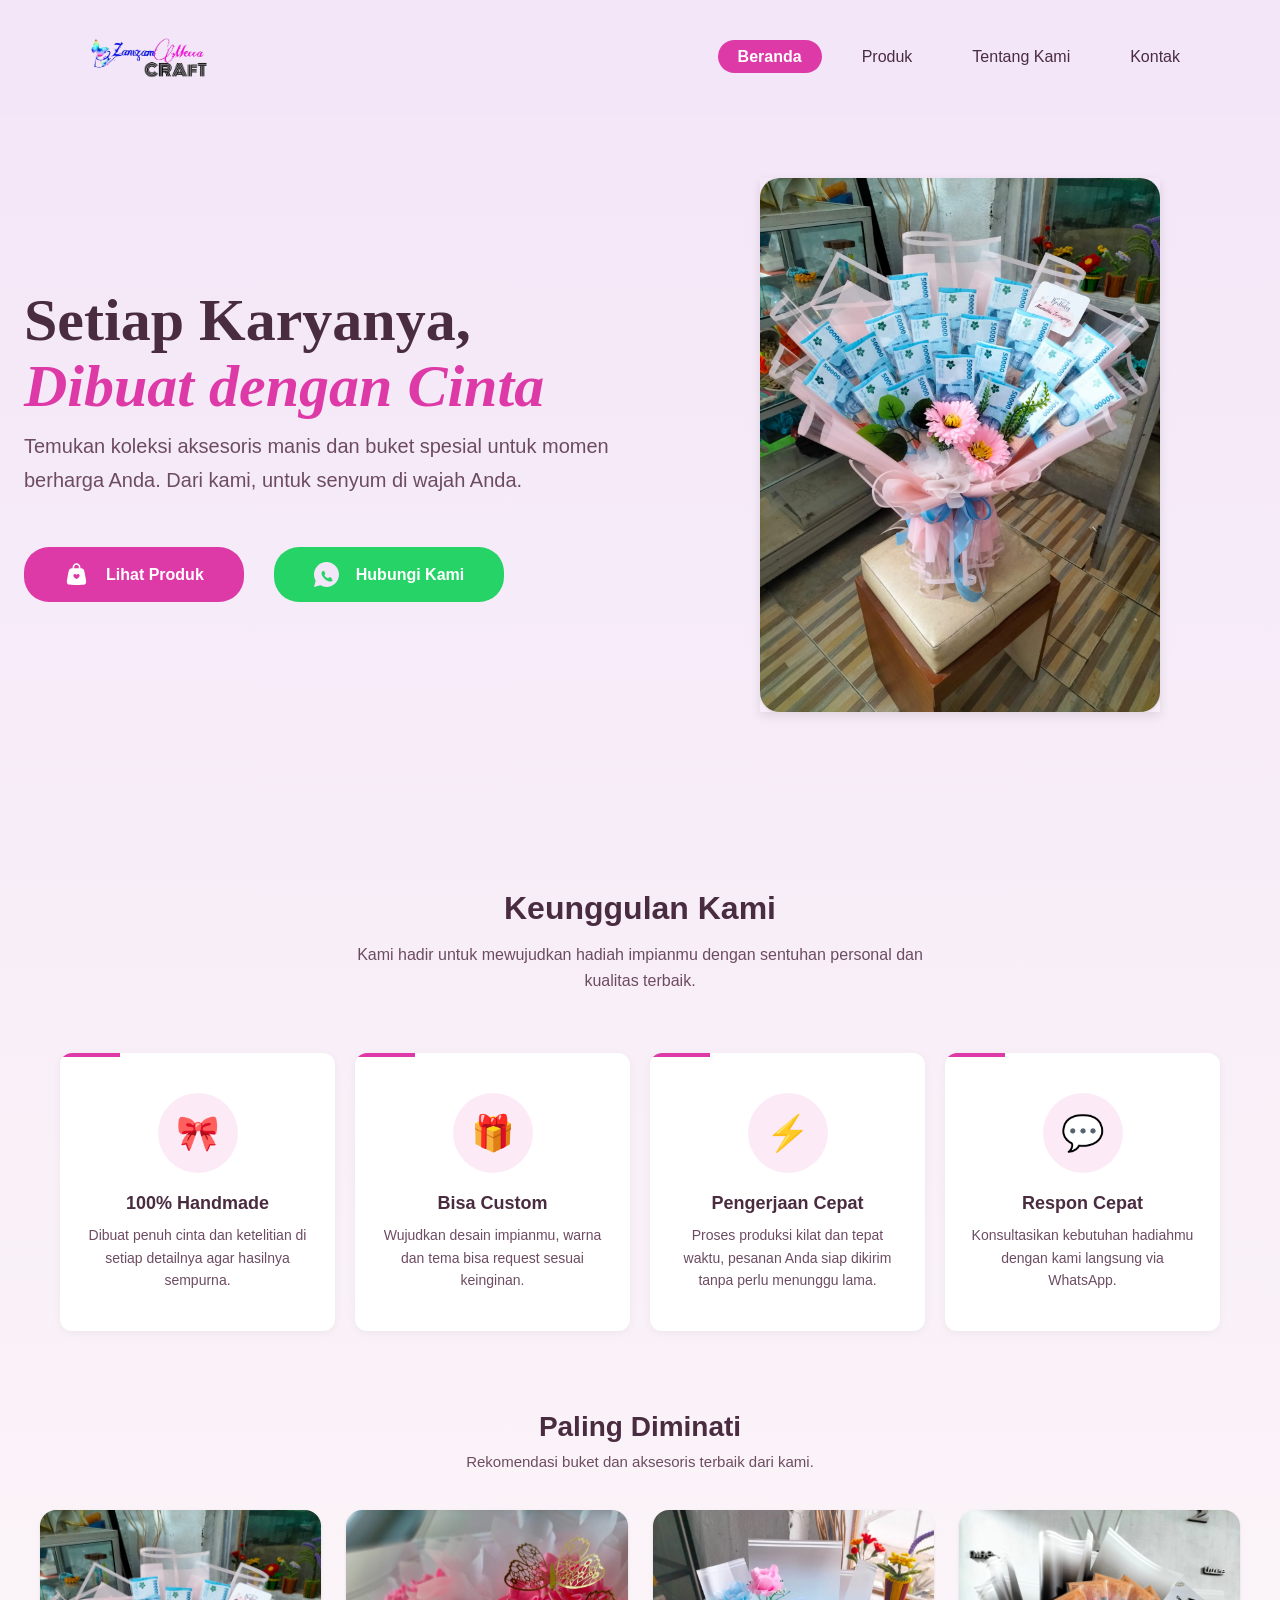
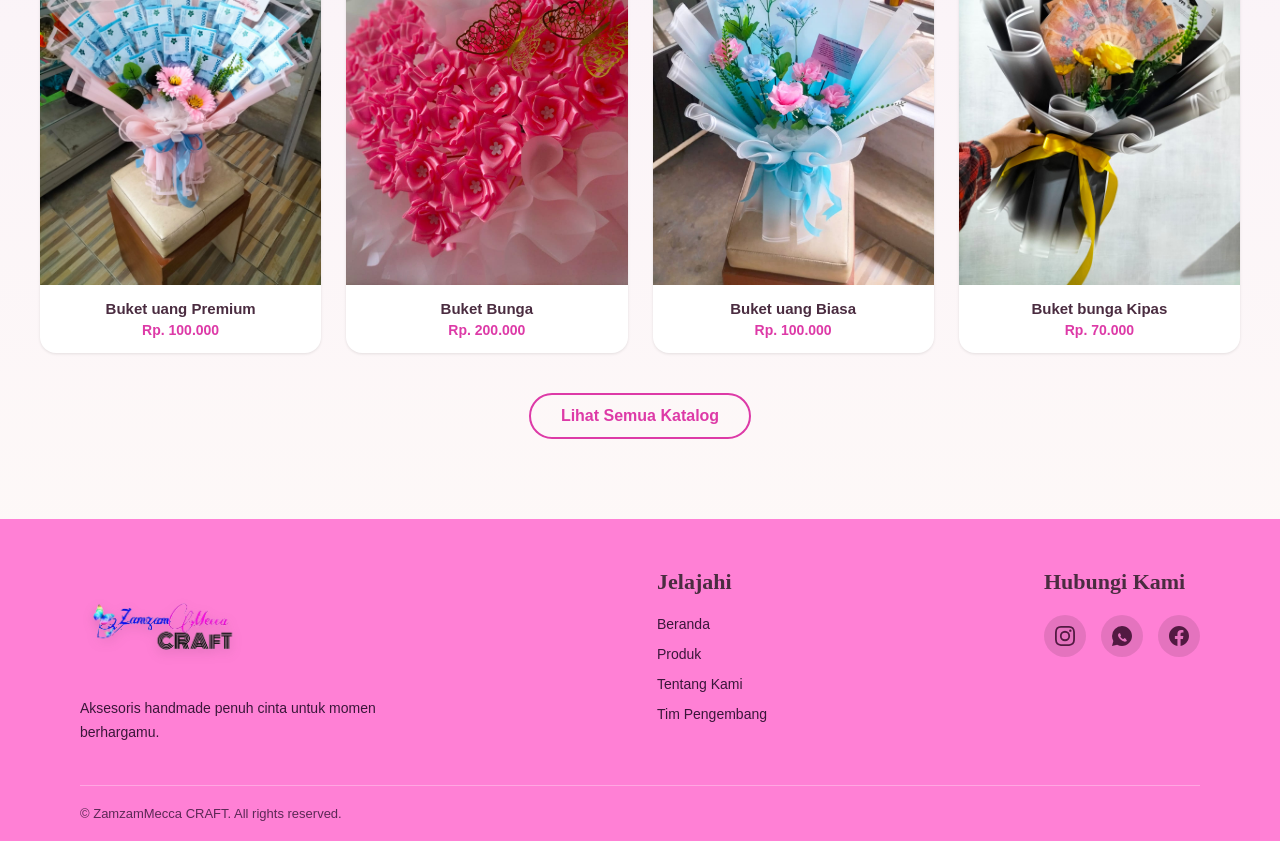
==== commit 020c6d4d: "final" ====
--- a/index.html
+++ b/index.html
@@ -12,40 +12,42 @@
 <body>
     <nav id="nav-container"></nav>
 
-    <header>
-        <div class="header-text">
-            <h1>Setiap Karyanya,</h1>
-            <h1 style="font-style: italic;">Dibuat dengan Cinta</h1>
-            <p>
-                Temukan koleksi aksesoris manis dan buket spesial untuk momen
-                berharga Anda. Dari kami, untuk senyum di wajah Anda.
-            </p>
-            <div class="header-hubungi">
-                <a href="produk.html" class="header-produk">
-                    <img src="public/icons/bag.svg" alt="Produk">
-                    Lihat Produk
-                </a>
-                <a href="https://wa.me/6285262526261" class="header-whatsapp" target="_blank" rel="noopener noreferrer">
-                    <img src="public/icons/wa.svg" alt="WhatsApp">
-                    <span>Hubungi Kami</span>
-                </a>
+    <header id="beranda">
+        <div class="header-grid">
+            <div class="header-text">
+                <h1>Setiap Karyanya, <br> <span>Dibuat dengan Cinta</span></h1>
+                <p>
+                    Temukan koleksi aksesoris manis dan buket spesial untuk momen
+                    berharga Anda. Dari kami, untuk senyum di wajah Anda.
+                </p>
+                <div class="header-hubungi">
+                    <a href="produk.html" class="header-produk">
+                        <img src="public/icons/bag.svg" alt="Produk">
+                        Lihat Produk
+                    </a>
+                    <a href="https://wa.me/6285262526261" class="header-whatsapp" target="_blank"
+                        rel="noopener noreferrer">
+                        <img src="public/icons/wa.svg" alt="WhatsApp">
+                        <span>Hubungi Kami</span>
+                    </a>
+                </div>
+            </div>
+            <div class="header-img">
+                <div class="slider-container">
+                    <div class="slider-wrapper">
+                        <div class="slide">
+                            <img src="public/img/buket1.jpeg" alt="Karya 1">
+                        </div>
+                        <div class="slide">
+                            <img src="public/img/buket2.jpeg" alt="Karya 2">
+                        </div>
+                        <div class="slide">
+                            <img src="public/img/buket6.jpeg" alt="Karya 3">
+                        </div>
+                    </div>
+                </div>
             </div>
         </div>
-    <div class="header-img">
-    <div class="slider-container"> 
-        <div class="slider-wrapper">
-            <div class="slide">
-                <img src="public/img/buket1.jpeg" alt="Karya 1">
-            </div>
-            <div class="slide">
-                <img src="public/img/buket2.jpeg" alt="Karya 2"> 
-            </div>
-            <div class="slide">
-                <img src="public/img/buket6.jpeg" alt="Karya 3">
-            </div>
-        </div>
-    </div>
-</div>
     </header>
 
     <main>
@@ -129,27 +131,27 @@
         }
 
         // Auto Slide Header (Efek Geser)
-    const wrapper = document.querySelector('.slider-wrapper');
-    const slides = document.querySelectorAll('.slide');
-    let index = 0;
+        const wrapper = document.querySelector('.slider-wrapper');
+        const slides = document.querySelectorAll('.slide');
+        let index = 0;
 
-    function nextSlide() {
-        if (!wrapper || slides.length === 0) return;
+        function nextSlide() {
+            if (!wrapper || slides.length === 0) return;
 
-        index++;
+            index++;
 
-        // Jika sudah di akhir, kembali ke awal
-        if (index >= slides.length) {
-            index = 0;
+            // Jika sudah di akhir, kembali ke awal
+            if (index >= slides.length) {
+                index = 0;
+            }
+
+            // Geser wrapper berdasarkan indeks (min-width: 100%)
+            const percentageToSlide = -index * 100;
+            wrapper.style.transform = `translateX(${percentageToSlide}%)`;
         }
 
-        // Geser wrapper berdasarkan indeks (min-width: 100%)
-        const percentageToSlide = -index * 100;
-        wrapper.style.transform = `translateX(${percentageToSlide}%)`;
-    }
-
-    // Ganti gambar setiap 2.5 detik
-    setInterval(nextSlide, 2500);
+        // Ganti gambar setiap 2.5 detik
+        setInterval(nextSlide, 2500);
     </script>
 </body>
 
--- a/css/style.css
+++ b/css/style.css
@@ -1,33 +1,49 @@
 /* index.html > style.css */
-/* header style */
+
 /* header style */
 header {
+    min-height: 90vh;
+    padding-top: 7rem;
+    display: flex;
+    align-items: center;
+}
+
+.header-grid {
     display: grid;
-    grid-template-columns: repeat(2, minmax(0, 1fr));
-    align-items: center;
-    min-height: calc(100vh - 100px);
-    gap: 50px;
-}
-
-/* Teks di kiri */
+    grid-template-columns: 1fr;
+    gap: 3rem;
+    max-width: 600px;
+    margin-left: auto;
+    margin-right: auto;
+    padding-left: 1rem;
+    padding-right: 1rem;
+    width: 100%;
+}
+
 .header-text {
     display: flex;
     flex-direction: column;
-    padding: 50px 80px; 
     line-height: 1.2;
     color: #4a2c40;
 }
 
 .header-text h1 {
     font-family: 'Playfair Display', serif;
-    font-size: 42px;
+    font-size: 3rem;
     font-weight: 700;
     margin-bottom: 10px;
+    line-height: 1.1;
+}
+
+.header-text h1 span {
+    font-family: 'Playfair Display', serif;
+    font-style: italic;
+    color: #dd3aa7;
 }
 
 .header-text p {
     font-family: 'Poppins', sans-serif;
-    font-size: 16px;
+    font-size: 1.125rem;
     line-height: 1.7;
     color: #6d4c62;
     margin-bottom: 10px;
@@ -43,9 +59,9 @@
 
 .slider-container {
     width: 100%;
-    max-width: 400px; 
+    max-width: 400px;
     aspect-ratio: 3 / 4;
-    overflow: hidden; 
+    overflow: hidden;
     box-shadow: 0 4px 10px rgba(0, 0, 0, 0.1);
     position: relative;
     border-radius: 0px;
@@ -176,12 +192,11 @@
     transition: all 0.4s ease;
 }
 
-/* Garis atas yang memanjang saat hover */
 .keunggulan-bar {
     position: absolute;
     top: 0;
     left: 0;
-    width: 60px; /* Panjang awal */
+    width: 60px;
     height: 4px;
     background-color: #dd3aa7;
     transition: all 0.4s ease;
@@ -190,7 +205,7 @@
 .keunggulan-icon {
     font-size: 35px;
     margin-bottom: 20px;
-    background-color: rgba(221, 58, 167, 0.1); 
+    background-color: rgba(221, 58, 167, 0.1);
     width: 80px;
     height: 80px;
     border-radius: 50%;
@@ -217,13 +232,13 @@
 }
 
 .keunggulan-card:hover {
-    background-color: #dd3aa7; 
+    background-color: #dd3aa7;
     transform: translateY(-8px);
     box-shadow: 0 10px 25px rgba(221, 58, 167, 0.3);
 }
 
 .keunggulan-card:hover .keunggulan-bar {
-    width: 100%; /* Garis atas memanjang penuh */
+    width: 100%;
     background-color: white;
 }
 
@@ -237,7 +252,7 @@
 }
 
 .keunggulan-card:hover p {
-    color: rgba(255, 255, 255, 0.9); 
+    color: rgba(255, 255, 255, 0.9);
 }
 
 /* 2. Produk Terlaris */
@@ -323,35 +338,19 @@
 }
 
 /* Responsive Mobile */
-@media (max-width: 768px) {
+@media (max-width: 767px) {
     header {
-        display: flex;
+        padding: 100px 15px 40px 15px;
+    }
+
+    .slider-container {
+        max-width: 280px;
+    }
+
+    .header-hubungi {
+        padding: 0;
         flex-direction: column;
-        text-align: center;
-        min-height: auto;
-        padding: 120px 20px 50px 20px;
-        gap: 70px;
-    }
-
-    .header-text {
-        padding: 0;
-        font-size: 20px;
-        order: 2;
-    }
-
-    .header-img {
-        order: 1; /* Posisi foto di atas teks */
-        width: 100%;
-    }
-
-    .slider-container {
-        max-width: 280px; /* Mengecilkan bingkai foto sedikit agar pas di layar HP */
-        /* aspect-ratio 3/4 akan otomatis mengikuti */
-    }
-
-    .header-hubungi {
-        flex-direction: column;
-        gap: 15px;
+        gap: 10px;
         align-items: center;
     }
 
@@ -393,4 +392,36 @@
         grid-template-columns: repeat(2, 1fr);
         gap: 15px;
     }
+}
+
+/* Responsive tablet */
+@media (min-width: 768px) {
+    .header-grid {
+        padding-left: 1.5rem;
+        padding-right: 1.5rem;
+    }
+
+    .header-text h1 {
+        font-size: 3rem;
+    }
+
+    .header-text p {
+        font-size: 1.25rem;
+    }
+}
+
+@media (min-width: 1024px) {
+    header {
+        padding-top: 5rem;
+    }
+
+    .header-grid {
+        grid-template-columns: 1fr 1fr;
+        align-items: center;
+        max-width: 1600px;
+    }
+
+    .header-text h1 {
+        font-size: 3.75rem;
+    }
 }
